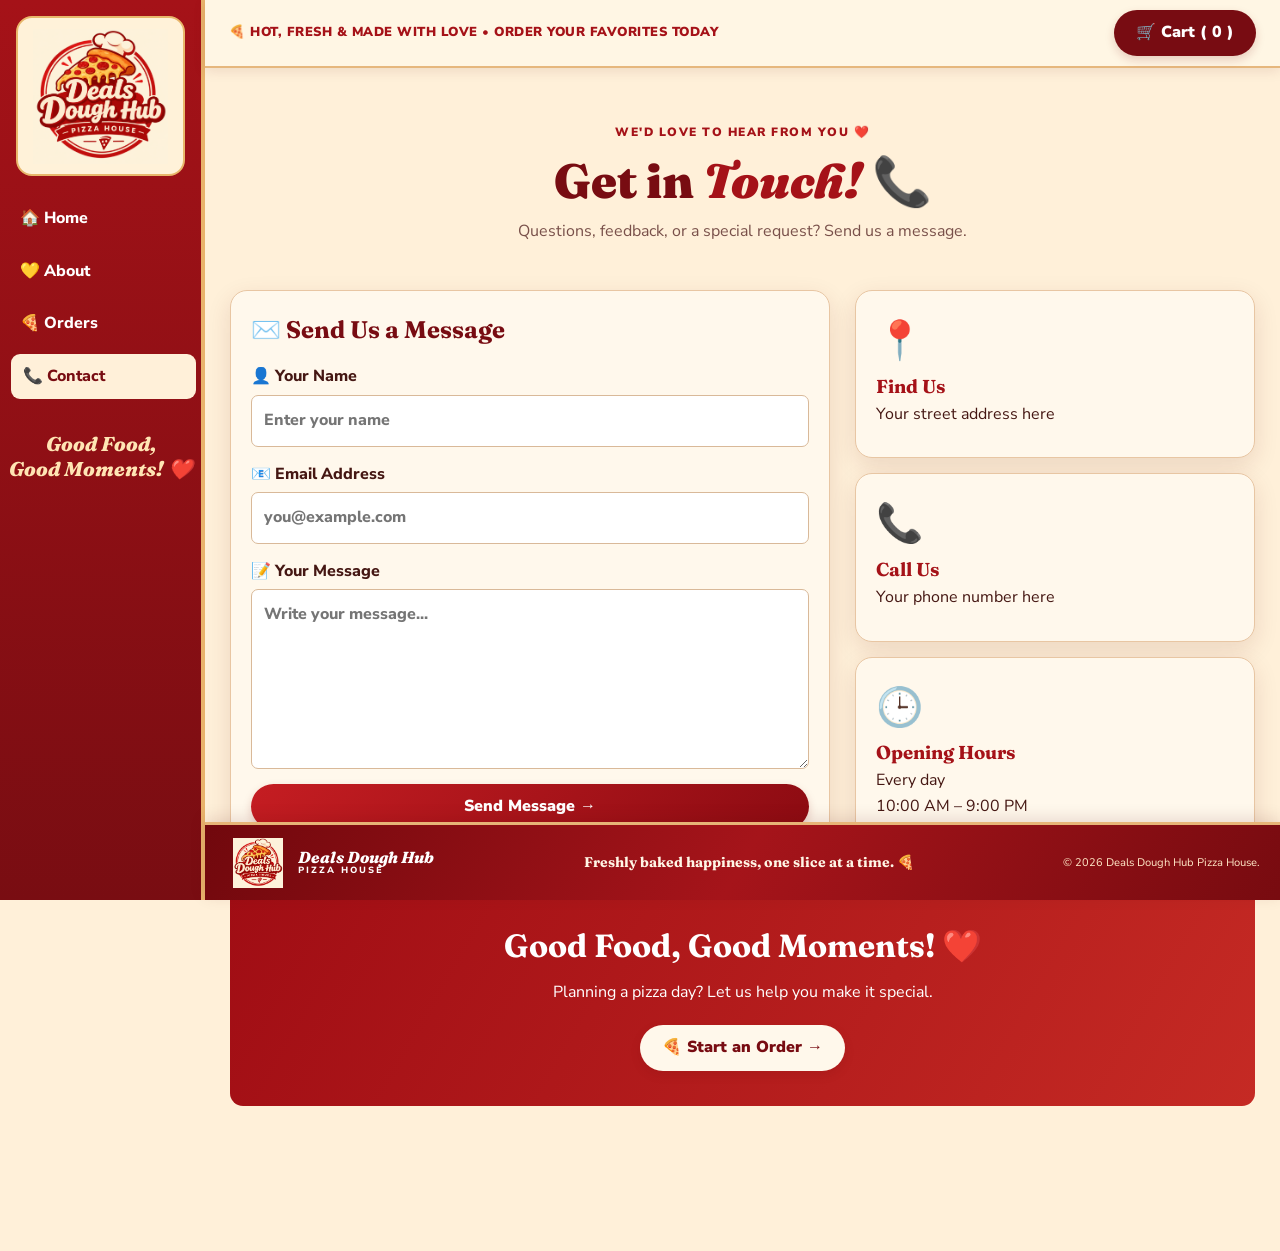
==== contact.html @ 3cd4a746 "Add files via upload" ====
<!DOCTYPE html>
<html lang="en">

<head>
    <meta charset="UTF-8">
    <meta name="viewport" content="width=device-width, initial-scale=1">

    <title>Contact | Deals Dough Hub Pizza House</title>

    <!-- Google Fonts -->
    <link
        href="https://fonts.googleapis.com/css2?family=Fraunces:wght@500;700;800&family=Nunito+Sans:wght@400;600;800&display=swap"
        rel="stylesheet"
    >

    <!-- CSS -->
    <link rel="stylesheet" href="style.css">
</head>

<body>

    <!-- SIDEBAR -->
    <aside class="sidebar">

        <a class="logo" href="index.html">
            <img src="m1.jpg.png" alt="Deals Dough Hub Logo">
        </a>

        <nav class="nav">
            <a href="index.html">🏠 Home</a>
            <a href="about.html">💛 About</a>
            <a href="orders.html">🍕 Orders</a>
            <a href="contact.html" class="active">📞 Contact</a>
        </nav>

        <p class="sidebar-tag">
            Good Food,<br>
            Good Moments! ❤️
        </p>

        <div class="sidebar-decoration"></div>

    </aside>


    <!-- MAIN CONTENT -->
    <div class="main">

        <!-- TOPBAR -->
        <header class="topbar">

            <p>
                🍕 HOT, FRESH &amp; MADE WITH LOVE • ORDER YOUR FAVORITES TODAY
            </p>

            <a
                class="btn btn-dark cart-button"
                href="cart.html"
                data-cart-button
            >
                🛒 Cart (<span data-cart-count>0</span>)

                <span
                    class="cart-notification-dot"
                    data-cart-dot
                ></span>
            </a>

        </header>


        <!-- PAGE CONTENT -->
        <main class="page">

            <!-- CONTACT HEADING -->
            <section class="contact-heading">

                <span class="eyebrow">
                    WE'D LOVE TO HEAR FROM YOU ❤️
                </span>

                <h1 class="page-title">
                    Get in <em>Touch!</em> 📞
                </h1>

                <p class="lead">
                    Questions, feedback, or a special request?
                    Send us a message.
                </p>

            </section>


            <!-- CONTACT LAYOUT -->
            <div class="contact-layout">

                <!-- CONTACT FORM -->
                <form
                    class="panel contact-form"
                    action="mailto:hello@dealsdoughhub.example"
                    method="post"
                    enctype="text/plain"
                >

                    <h2>✉️ Send Us a Message</h2>

                    <!-- NAME -->
                    <label>
                        👤 Your Name

                        <input
                            type="text"
                            name="Name"
                            placeholder="Enter your name"
                            required
                        >
                    </label>


                    <!-- EMAIL -->
                    <label>
                        📧 Email Address

                        <input
                            type="email"
                            name="Email"
                            placeholder="you@example.com"
                            required
                        >
                    </label>


                    <!-- MESSAGE -->
                    <label>
                        📝 Your Message

                        <textarea
                            name="Message"
                            rows="6"
                            placeholder="Write your message..."
                            required
                        ></textarea>
                    </label>


                    <!-- SUBMIT BUTTON -->
                    <button class="btn" type="submit">
                        Send Message →
                    </button>

                </form>


                <!-- CONTACT DETAILS -->
                <aside class="contact-details">

                    <!-- ADDRESS -->
                    <div class="panel">

                        <span class="info-icon">📍</span>

                        <h3>Find Us</h3>

                        <p>
                            Your street address here
                        </p>

                    </div>


                    <!-- PHONE -->
                    <div class="panel">

                        <span class="info-icon">📞</span>

                        <h3>Call Us</h3>

                        <p>
                            Your phone number here
                        </p>

                    </div>


                    <!-- OPENING HOURS -->
                    <div class="panel">

                        <span class="info-icon">🕒</span>

                        <h3>Opening Hours</h3>

                        <p>
                            Every day<br>
                            10:00 AM – 9:00 PM
                        </p>

                    </div>

                </aside>

            </div>


            <!-- ABOUT BANNER -->
            <section class="about-banner">

                <h2>Good Food, Good Moments! ❤️</h2>

                <p>
                    Planning a pizza day?
                    Let us help you make it special.
                </p>

                <a href="orders.html" class="btn btn-light">
                    🍕 Start an Order →
                </a>

            </section>

        </main>


        <!-- FOOTER -->
        <footer class="footer">

            <a class="footer-logo" href="index.html">

                <img src="m1.jpg.png" alt="Logo">

                <span>
                    Deals Dough Hub
                    <small>PIZZA HOUSE</small>
                </span>

            </a>

            <span>
                Freshly baked happiness, one slice at a time. 🍕
            </span>

            <small>
                © 2026 Deals Dough Hub Pizza House.
            </small>

        </footer>

    </div>


    <!-- TOAST NOTIFICATION -->
    <div
        id="toast"
        class="toast"
        role="status"
        aria-live="polite"
    ></div>


    <!-- JAVASCRIPT -->
    <script src="main.js"></script>

</body>
</html>
---- style.css ----
:root {
  --red: #a51218;
  --red-dark: #780c12;
  --red-light: #c72a28;
  --cream: #fff0d9;
  --cream-light: #fff8eb;
  --gold: #e8b65c;
  --text: #451713;
  --border: #e9b78b;
  --shadow: 0 8px 25px rgba(95, 26, 13, 0.12);
}

/* GENERAL SETTINGS */
* {
  margin: 0;
  padding: 0;
  box-sizing: border-box;
}

html {
  scroll-behavior: smooth;
}

body {
  display: flex;
  min-height: 100vh;
  overflow-x: hidden;
  background: var(--cream);
  color: var(--text);
  font-family: "Nunito Sans", Arial, sans-serif;
  line-height: 1.6;
}

img {
  max-width: 100%;
  display: block;
}

a {
  color: inherit;
  text-decoration: none;
}

button,
input,
textarea {
  font: inherit;
}

/* =========================================
   SIDEBAR
   ========================================= */

.sidebar {
  width: 205px;
  min-width: 205px;
  height: 100vh;
  min-height: 100vh;
  padding: 8px;
  position: sticky;
  top: 0;
  z-index: 10;
  display: flex;
  flex-direction: column;
  overflow-y: auto;
  background: linear-gradient(180deg, #a51218, #790d12);
  color: white;
  border-right: 4px solid #e9b36c;
}

.logo {
  display: flex;
  justify-content: center;
  align-items: center;
  min-height: 160px;
  margin: 8px 8px 20px;
  padding: 10px;
  overflow: hidden;
  background: #fff2d9;
  border: 2px solid #e8b76b;
  border-radius: 16px;
  transition: 0.3s ease;
}

.logo img {
  width: 100%;
  max-width: 155px;
  height: 135px;
  object-fit: contain;
}

.logo:hover {
  transform: scale(1.025);
  box-shadow: 0 5px 15px rgba(80, 0, 0, 0.2);
}

.nav {
  display: flex;
  flex-direction: column;
  gap: 7px;
}

.nav a {
  display: block;
  padding: 10px 12px;
  color: white;
  font-weight: 800;
  border-radius: 9px;
  transition: 0.25s ease;
}

.nav a:hover,
.nav a.active {
  background: var(--cream);
  color: var(--red-dark);
  transform: translateX(3px);
}

.sidebar-tag {
  margin-top: 32px;
  color: #ffe5b4;
  text-align: center;
  font-family: "Fraunces", serif;
  font-size: 20px;
  font-style: italic;
  font-weight: 800;
  line-height: 1.25;
}

.sidebar-decoration {
  margin-top: auto;
  padding: 15px 0;
  text-align: center;
  font-size: 65px;
}

/* =========================================
   MAIN LAYOUT AND HEADER
   ========================================= */

.main {
  min-width: 0;
  min-height: 100vh;
  flex: 1;
  display: flex;
  flex-direction: column;
}

.topbar {
  position: sticky;
  top: 0;
  z-index: 1000;
  min-height: 58px;
  padding: 10px 24px;
  display: flex;
  justify-content: space-between;
  align-items: center;
  gap: 15px;
  background: rgba(255, 246, 229, 0.97);
  border-bottom: 2px solid #e6b77d;
  box-shadow: 0 3px 12px rgba(90, 20, 10, 0.10);
  backdrop-filter: blur(10px);
}

.topbar p {
  margin: 0;
  color: var(--red);
  font-size: 13px;
  font-weight: 900;
  letter-spacing: 0.5px;
  text-transform: uppercase;
}

main {
  padding: 0 12px 20px;
}

.main > main {
  flex: 1 0 auto;
  padding-bottom: 110px;
}

.page {
  padding: 35px 25px;
}

.page-title {
  margin: 10px 0;
  color: var(--red-dark);
  font-family: "Fraunces", serif;
  font-size: clamp(32px, 5vw, 48px);
  font-weight: 900;
  line-height: 1.2;
}

.page-title em,
.section-head h2 em {
  color: var(--red);
}

.lead {
  max-width: 750px;
  margin-bottom: 25px;
  color: #79504a;
  font-size: 16px;
}

.eyebrow {
  display: block;
  color: var(--red);
  font-size: 12px;
  font-weight: 900;
  letter-spacing: 1.5px;
}

/* =========================================
   BUTTONS
   ========================================= */

.btn {
  display: inline-flex;
  justify-content: center;
  align-items: center;
  gap: 5px;
  padding: 10px 22px;
  color: white;
  background: linear-gradient(135deg, #c51d22, #8c0b12);
  border: 0;
  border-radius: 30px;
  font-weight: 900;
  cursor: pointer;
  box-shadow: 0 4px 10px rgba(130, 15, 15, 0.18);
  transition: all 0.25s ease;
}

.btn:hover {
  transform: translateY(-3px);
  box-shadow: 0 7px 15px rgba(130, 15, 15, 0.25);
  filter: brightness(1.1);
}

.btn:active {
  transform: scale(0.96);
}

.btn-dark {
  background: var(--red-dark);
}

.btn-light {
  color: var(--red-dark);
  background: var(--cream-light);
}

.btn-sm {
  padding: 7px 16px;
  font-size: 13px;
}

.btn-outline {
  color: var(--red);
  background: transparent;
  border: 1px solid var(--red);
  box-shadow: none;
}

/* =========================================
   CART NOTIFICATION DOT
   ========================================= */

.cart-button {
  position: relative;
  display: inline-flex;
  align-items: center;
  gap: 5px;
  white-space: nowrap;
}

.cart-notification-dot {
  position: absolute;
  top: 3px;
  right: 5px;
  width: 11px;
  height: 11px;
  background: #ff2020;
  border: 2px solid #fff4df;
  border-radius: 50%;
  opacity: 0;
  transform: scale(0);
  transition: 0.25s ease;
}

.cart-notification-dot.active {
  opacity: 1;
  transform: scale(1);
  animation: cartPulse 1.5s infinite;
}

@keyframes cartPulse {
  0%, 100% {
    box-shadow: 0 0 0 0 rgba(255, 32, 32, 0.4);
  }

  50% {
    box-shadow: 0 0 0 5px rgba(255, 32, 32, 0);
  }
}

/* =========================================
   HOME HERO SECTION
   ========================================= */

.hero {
  min-height: 250px;
  margin: 12px;
  display: grid;
  grid-template-columns: 43% 57%;
  align-items: center;
  overflow: hidden;
  background: linear-gradient(110deg, #fff2dc, #ffe3bb 55%, #a71017);
  border: 1px solid #edb681;
  border-radius: 20px;
  box-shadow: 0 7px 20px rgba(100, 20, 10, 0.12);
}

.hero-text {
  padding: 25px;
  text-align: center;
}

.brand-title {
  color: var(--red);
  font-family: "Fraunces", serif;
  font-size: clamp(35px, 5vw, 72px);
  font-style: italic;
  font-weight: 900;
  line-height: 1.05;
}

.brand-sub {
  color: var(--red);
  font-size: 25px;
  font-weight: 900;
  letter-spacing: 7px;
}

.tagline {
  margin: 5px 0 15px;
  font-family: "Fraunces", serif;
  font-size: 25px;
  font-weight: 800;
  line-height: 1.2;
}

.tagline em {
  color: var(--red);
}

/* =========================================
   PHOTO SLIDER
   ========================================= */

.slider {
  position: relative;
  height: 250px;
  overflow: hidden;
  isolation: isolate;
  background: #720d12;
  border-radius: 18px;
}

.slide {
  position: absolute;
  inset: 0;
  overflow: hidden;
  opacity: 0;
  border-radius: 18px;
  transition: opacity 0.7s ease;
}

.slide.is-active {
  opacity: 1;
}

.slide img {
  display: block;
  width: 100%;
  height: 100%;
  object-fit: cover;
  border-radius: 18px;
  transition: transform 1s ease;
}

.slide.is-active img {
  transform: scale(1.04);
}

/* RED PHOTO COVER */

.slider::after {
  position: absolute;
  inset: 0;
  z-index: 2;
  content: "";
  pointer-events: none;
  background:
    linear-gradient(
      90deg,
      rgba(90, 0, 0, 0.30),
      transparent 35%,
      transparent 65%,
      rgba(90, 0, 0, 0.30)
    ),
    linear-gradient(
      0deg,
      rgba(70, 0, 0, 0.48),
      transparent 40%
    );
}

.slide figcaption {
  position: absolute;
  bottom: 15px;
  left: 18px;
  z-index: 3;
  padding: 9px 18px;
  color: white;
  background: rgba(105, 0, 0, 0.78);
  border: 1px solid rgba(255, 255, 255, 0.4);
  border-radius: 30px;
  font-size: 14px;
  font-weight: 800;
  backdrop-filter: blur(6px);
}

.stamp {
  position: absolute;
  top: 18px;
  right: 18px;
  z-index: 4;
  padding: 17px;
  color: white;
  background: var(--red);
  border: 3px dashed white;
  border-radius: 50%;
  font-weight: 900;
  text-align: center;
  transform: rotate(10deg);
  box-shadow: 0 5px 12px rgba(0, 0, 0, 0.25);
}

.dots {
  position: absolute;
  bottom: 15px;
  left: 50%;
  z-index: 5;
  display: flex;
  gap: 9px;
  transform: translateX(-50%);
}

.dot {
  width: 11px;
  height: 11px;
  padding: 0;
  background: rgba(255, 255, 255, 0.5);
  border: 1px solid white;
  border-radius: 50%;
  cursor: pointer;
  transition: 0.3s ease;
}

.dot.is-active {
  background: var(--red);
  transform: scale(1.3);
}

/* =========================================
   HOME PERKS
   ========================================= */

.perks {
  display: grid;
  grid-template-columns: repeat(4, 1fr);
  margin-bottom: 10px;
  padding: 12px 5px;
  background: #ffedcf;
  border-bottom: 1px solid #f1d4aa;
  list-style: none;
}

.perks li {
  display: flex;
  justify-content: center;
  align-items: center;
  gap: 12px;
  padding: 5px;
  border-right: 1px solid #e9a15f;
}

.perks li:last-child {
  border: 0;
}

.perk-icon {
  font-size: 29px;
}

.perks strong,
.perks li div span {
  display: block;
}

.perks strong {
  font-family: "Fraunces", serif;
  font-size: 15px;
}

.perks li div span {
  font-size: 12px;
}

/* =========================================
   SECTIONS AND MENU CARDS
   ========================================= */

.section {
  padding: 12px 10px;
}

.section-head {
  display: flex;
  justify-content: space-between;
  align-items: center;
  margin-bottom: 20px;
}

.section-head h2 {
  color: var(--text);
  font-family: "Fraunces", serif;
  font-size: 35px;
}

.section-head > div {
  flex: 1;
  text-align: center;
}

.section-head .text-link {
  align-self: center;
}

.text-link {
  color: var(--red);
  font-size: 13px;
  font-weight: 900;
  text-decoration: underline;
}

.cards {
  display: grid;
  grid-template-columns: repeat(3, 1fr);
  gap: 15px;
}

.card {
  min-width: 0;
  display: flex;
  align-items: center;
  gap: 15px;
  padding: 8px;
  background: #ffedda;
  border: 1px solid #e5a478;
  border-radius: 17px;
  transition: 0.3s ease;
}

.card:hover {
  transform: translateY(-4px);
  box-shadow: var(--shadow);
}

.card img {
  width: 48%;
  height: 105px;
  object-fit: cover;
  border-radius: 14px;
}

.card h3,
.product-card h3 {
  color: var(--text);
  font-family: "Fraunces", serif;
  font-size: 17px;
}

.card p {
  margin: 3px 0 8px;
  font-size: 13px;
}

/* =========================================
   HOME CONTACT SECTION
   ========================================= */

.home-contact {
  display: grid;
  grid-template-columns: 38% 62%;
  margin: 10px 0;
  overflow: hidden;
  color: white;
  background: linear-gradient(120deg, #9e1118, #c52b28);
  border-radius: 12px;
}

.contact-message {
  padding: 22px;
}

.contact-message span {
  font-size: 12px;
  font-weight: 900;
}

.contact-message h2 {
  margin: 8px 0;
  font-family: "Fraunces", serif;
  font-size: 30px;
  font-style: italic;
  line-height: 1.1;
}

.contact-message p {
  font-size: 13px;
}

.quick-contact {
  display: grid;
  grid-template-columns: 1fr 1fr;
  align-items: end;
  gap: 10px;
  margin: 8px;
  padding: 15px;
  color: var(--text);
  background: var(--cream-light);
  border-radius: 10px;
}

.quick-contact label {
  font-family: "Fraunces", serif;
  font-weight: 700;
}

.quick-contact input,
.quick-contact textarea {
  display: block;
  width: 100%;
  padding: 9px;
  background: white;
  border: 1px solid #dfc3a0;
  border-radius: 6px;
}

.quick-contact .wide {
  grid-column: 1 / -1;
}

/* =========================================
   ABOUT PAGE
   ========================================= */

.about-hero {
  display: grid;
  grid-template-columns: 1fr 1fr;
  align-items: center;
  overflow: hidden;
  background: linear-gradient(120deg, #fff1d9, #ffdfb3);
  border: 1px solid var(--border);
  border-radius: 14px;
}

.about-hero > div {
  padding: 35px;
}

.about-hero h1 {
  margin: 10px 0;
  color: var(--red-dark);
  font-family: "Fraunces", serif;
  font-size: clamp(35px, 5vw, 54px);
  line-height: 1.1;
}

.about-hero h1 em {
  color: var(--red);
}

.about-hero p {
  margin-bottom: 20px;
  color: #70463e;
}

.about-hero img {
  width: 100%;
  height: 310px;
  object-fit: cover;
}

.story-section {
  display: grid;
  grid-template-columns: 1fr 1fr;
  align-items: center;
  gap: 35px;
  margin: 45px 0;
}

.story-image {
  position: relative;
}

.story-image img {
  width: 100%;
  height: 310px;
  object-fit: cover;
  border-radius: 22px;
  border: 4px solid #fff0d5;
  box-shadow: var(--shadow);
}

.image-caption {
  position: absolute;
  bottom: 12px;
  left: 12px;
  padding: 8px 15px;
  color: white;
  background: var(--red);
  border-radius: 25px;
}

.story-text h2 {
  margin: 8px 0 15px;
  color: var(--red-dark);
  font-family: "Fraunces", serif;
  font-size: 32px;
}

.story-text p {
  margin-bottom: 12px;
  color: #70463e;
}

.values-section {
  margin: 35px 0;
}

.centered {
  text-align: center;
}

.value-card {
  padding: 25px;
  text-align: center;
  transition: 0.3s;
}

.value-card:hover {
  transform: translateY(-5px);
}

.value-icon,
.info-icon {
  font-size: 38px;
}

.value-card h3 {
  margin: 10px 0;
  color: var(--red);
  font-family: "Fraunces", serif;
}

.value-card p {
  color: #76524a;
  font-size: 14px;
}

.about-banner {
  margin: 35px 0;
  padding: 35px 20px;
  color: white;
  background: linear-gradient(120deg, #a00d14, #c52a24);
  border-radius: 13px;
  text-align: center;
}

.about-banner h2 {
  font-family: "Fraunces", serif;
  font-size: 32px;
}

.about-banner p {
  margin: 8px 0 20px;
}

.info {
  display: grid;
  grid-template-columns: repeat(3, 1fr);
  gap: 15px;
  margin: 30px 0;
  padding: 25px;
  background: #ffebcf;
  border: 1px solid var(--border);
  border-radius: 18px;
  box-shadow: var(--shadow);
}

.info > div {
  padding: 20px;
  background: #ffedda;
  border: 1px solid var(--border);
  border-radius: 10px;
  text-align: center;
}

.info h3 {
  margin: 8px 0;
  color: var(--red);
  font-family: "Fraunces", serif;
}

/* =========================================
   ORDERS PAGE
   ========================================= */

.orders-heading {
  padding: 20px 0 30px;
  text-align: center;
}

.orders-heading .lead {
  margin: 0 auto;
}

.menu-section {
  margin: 30px 0;
  scroll-margin-top: 80px;
}

.menu-section > h2 {
  margin-bottom: 15px;
  padding-bottom: 8px;
  color: var(--red-dark);
  font-family: "Fraunces", serif;
  font-size: 27px;
  border-bottom: 2px solid #e9b78b;
}

.product-grid {
  display: grid;
  grid-template-columns: repeat(3, minmax(0, 1fr));
  gap: 20px;
}

.product-card {
  overflow: hidden;
  background: var(--cream-light);
  border: 1px solid #e7bd97;
  border-radius: 12px;
  box-shadow: 0 4px 15px rgba(80, 25, 15, 0.08);
  transition: 0.25s;
}

.product-card:hover {
  transform: translateY(-5px);
  box-shadow: var(--shadow);
}

.product-card > img {
  width: 100%;
  height: 190px;
  object-fit: cover;
  transition: transform 0.3s;
}

.product-card:hover > img {
  transform: scale(1.04);
}

.product-info {
  padding: 15px;
}

.product-category {
  color: var(--red);
  font-size: 10px;
  font-weight: 900;
  letter-spacing: 1px;
}

.product-info h3 {
  margin: 4px 0;
}

.product-info p {
  min-height: 42px;
  color: #76524a;
  font-size: 13px;
}

.product-bottom {
  display: flex;
  justify-content: space-between;
  align-items: center;
  gap: 8px;
  margin-top: 12px;
}

.product-bottom strong {
  color: var(--red);
  font-size: 18px;
}

.added {
  background: #26763a !important;
}

.cart-cta {
  margin: 30px 0;
  padding: 25px;
  background: #ffedda;
  border-radius: 12px;
  text-align: center;
}

/* =========================================
   CART PAGE
   ========================================= */

.cart-list {
  display: grid;
  gap: 12px;
  margin: 20px 0;
}

.cart-row {
  display: grid;
  grid-template-columns: 1fr auto auto auto;
  align-items: center;
  gap: 20px;
  padding: 16px;
  background: var(--cream-light);
  border: 1px solid var(--border);
  border-radius: 10px;
}

.cart-row h3 {
  font-family: "Fraunces", serif;
}

.cart-row p {
  color: #80615b;
  font-size: 13px;
}

.quantity-controls {
  display: flex;
  align-items: center;
  gap: 12px;
}

.quantity-controls button {
  width: 30px;
  height: 30px;
  color: white;
  background: var(--red);
  border: 0;
  border-radius: 50%;
  font-weight: 900;
  cursor: pointer;
}

.line-total {
  color: var(--red);
}

.remove-item {
  color: var(--red);
  background: transparent;
  border: 0;
  text-decoration: underline;
  font-weight: 800;
  cursor: pointer;
}

.empty-cart {
  padding: 40px 20px;
  background: #ffedda;
  border-radius: 12px;
  text-align: center;
}

.empty-cart h2 {
  font-family: "Fraunces", serif;
}

.empty-cart p {
  margin: 10px 0 20px;
}

.cart-summary {
  margin-bottom: 30px;
  padding: 22px;
  background: #ffedda;
  border: 1px solid var(--border);
  border-radius: 12px;
}

.cart-summary h2,
.checkout h2 {
  color: var(--red-dark);
  font-family: "Fraunces", serif;
}

.total-line {
  margin: 12px 0;
  font-size: 20px;
}

.total-line strong {
  color: var(--red);
}

.summary-actions {
  display: flex;
  flex-wrap: wrap;
  gap: 12px;
}

.checkout {
  margin: 20px 0;
}

.checkout h2 {
  margin: 8px 0 20px;
}

.fields {
  display: grid;
  grid-template-columns: 1fr 1fr;
  gap: 15px;
  margin-bottom: 20px;
}

.fields label,
.contact-form label {
  display: block;
  font-weight: 800;
}

.fields input:not([type="radio"]),
.fields textarea,
.contact-form input,
.contact-form textarea {
  display: block;
  width: 100%;
  margin-top: 5px;
  padding: 12px;
  background: white;
  border: 1px solid #d9b999;
  border-radius: 7px;
}

.wide {
  grid-column: 1 / -1;
}

.choice {
  display: flex;
  gap: 25px;
}

.choice label {
  display: flex;
  align-items: center;
  gap: 8px;
}

.small-note {
  margin-top: 12px;
  color: #81615a;
  font-size: 12px;
}

/* =========================================
   CONTACT PAGE
   ========================================= */

.contact-heading {
  padding: 20px 0;
  text-align: center;
}

.contact-heading .lead {
  margin: auto;
}

.contact-layout {
  display: grid;
  grid-template-columns: 1.5fr 1fr;
  gap: 25px;
  margin: 25px 0;
}

.contact-form {
  display: grid;
  gap: 15px;
}

.contact-form h2 {
  color: var(--red-dark);
  font-family: "Fraunces", serif;
}

.contact-details {
  display: grid;
  gap: 15px;
}

.contact-details .panel {
  padding: 20px;
}

.contact-details h3 {
  color: var(--red);
  font-family: "Fraunces", serif;
}

/* =========================================
   SHARED PANELS AND CARDS
   ========================================= */

.panel {
  padding: 20px;
  background: #fff8ec;
  border: 1px solid #e8c6a3;
  border-radius: 17px;
  box-shadow: var(--shadow);
}

.card,
.panel {
  transition: transform 0.3s ease, box-shadow 0.3s ease;
}

.card:hover,
.value-card:hover {
  box-shadow: var(--shadow);
}

/* =========================================
   FOOTER - ALWAYS VISIBLE
   ========================================= */

.footer {
  position: fixed;
  bottom: 0;
  left: 205px;
  z-index: 999;
  width: calc(100% - 205px);
  min-height: 78px;
  padding: 12px 20px;

  display: grid;
  grid-template-columns: auto 1fr auto;
  align-items: center;
  gap: 15px;

  color: #fff5e5;
  background: linear-gradient(120deg, #71080d, #a5141a, #780b10);
  border-top: 3px solid #e7b477;
  box-shadow: 0 -4px 15px rgba(80, 0, 0, 0.12);
}

.footer-logo {
  display: inline-flex;
  justify-content: center;
  align-items: center;
  gap: 8px;
  color: white;
  background: transparent;
  border: 0;
  box-shadow: none;
  font-family: "Fraunces", serif;
  font-weight: 800;
  font-style: italic;
}

.footer-logo img {
  display: block;
  width: 65px;
  height: 50px;
  object-fit: contain;
  background: transparent;
  border-radius: 0;
  transition: transform 0.3s ease;
}

.footer-logo:hover img {
  transform: scale(1.06);
}

.footer-logo span {
  display: block;
  line-height: 1.1;
}

.footer-logo small {
  display: block;
  font-family: "Nunito Sans", sans-serif;
  font-size: 9px;
  font-style: normal;
  letter-spacing: 2px;
}

.footer > span {
  color: #fff5e5;
  font-family: "Fraunces", serif;
  font-size: 14px;
  font-weight: 700;
  text-align: center;
}

.footer > small {
  color: #ffe8c7;
  font-size: 11px;
  text-align: right;
}

/* =========================================
   CART TOAST NOTIFICATION
   ========================================= */

.toast {
  position: fixed;
  right: 25px;
  bottom: 95px;
  z-index: 2000;
  padding: 14px 22px;
  color: white;
  background: #26763a;
  border-radius: 9px;
  box-shadow: 0 5px 20px rgba(0, 0, 0, 0.2);
  opacity: 0;
  transform: translateY(20px);
  pointer-events: none;
  transition: 0.3s ease;
  font-weight: 800;
}

.toast.show {
  opacity: 1;
  transform: translateY(0);
}

/* =========================================
   TABLET RESPONSIVENESS
   ========================================= */

@media (max-width: 1000px) {

  .sidebar {
    width: 170px;
    min-width: 170px;
  }

  .footer {
    left: 170px;
    width: calc(100% - 170px);
  }

  .product-grid {
    grid-template-columns: repeat(2, minmax(0, 1fr));
  }

  .cards {
    grid-template-columns: 1fr;
  }

  .card img {
    width: 35%;
  }

  .hero {
    grid-template-columns: 1fr;
  }

  .hero-text {
    padding: 25px 10px;
  }

  .slider {
    height: 230px;
  }

  .perks {
    grid-template-columns: repeat(2, 1fr);
  }

  .perks li:nth-child(2) {
    border-right: 0;
  }
}

/* =========================================
   MOBILE RESPONSIVENESS
   ========================================= */

@media (max-width: 650px) {

  body {
    display: block;
  }

  .sidebar {
    position: relative;
    width: 100%;
    min-width: 0;
    height: auto;
    min-height: 0;
    padding: 10px;
    border-right: 0;
    border-bottom: 3px solid #e9b36c;
  }

  .logo {
    width: 125px;
    min-height: 105px;
    margin: 0 auto 12px;
  }

  .logo img {
    height: 90px;
  }

  .nav {
    display: grid;
    grid-template-columns: repeat(4, 1fr);
    gap: 4px;
  }

  .nav a {
    padding: 8px 3px;
    font-size: 12px;
    text-align: center;
  }

  .nav a:hover,
  .nav a.active {
    transform: none;
  }

  .sidebar-tag,
  .sidebar-decoration {
    display: none;
  }

  .topbar {
    padding: 10px;
    flex-wrap: wrap;
  }

  .topbar p {
    font-size: 10px;
  }

  .topbar .btn {
    padding: 7px 10px;
    font-size: 11px;
  }

  .main > main {
    padding-bottom: 145px;
  }

  .page {
    padding: 25px 12px;
  }

  .brand-title {
    font-size: 42px;
  }

  .brand-sub {
    font-size: 18px;
    letter-spacing: 4px;
  }

  .tagline {
    font-size: 21px;
  }

  .hero {
    margin: 7px;
    border-radius: 15px;
  }

  .slider,
  .slide,
  .slide img {
    border-radius: 14px;
  }

  .stamp {
    padding: 10px;
    font-size: 11px;
  }

  .perks {
    grid-template-columns: 1fr 1fr;
  }

  .perks li {
    justify-content: flex-start;
    border: 0;
  }

  .section-head {
    gap: 8px;
  }

  .section-head h2 {
    font-size: 28px;
  }

  .section-head .text-link {
    font-size: 11px;
  }

  .home-contact,
  .about-hero,
  .story-section,
  .contact-layout {
    grid-template-columns: 1fr;
  }

  .quick-contact {
    grid-template-columns: 1fr;
  }

  .quick-contact .wide {
    grid-column: auto;
  }

  .product-grid {
    grid-template-columns: 1fr;
  }

  .product-card > img {
    height: 220px;
  }

  .info {
    grid-template-columns: 1fr;
  }

  .cart-row {
    grid-template-columns: 1fr 1fr;
    gap: 12px;
  }

  .cart-row > *:nth-child(even) {
    justify-self: end;
  }

  .fields {
    grid-template-columns: 1fr;
  }

  .wide {
    grid-column: auto;
  }

  /* MOBILE FIXED FOOTER */

  .footer {
    left: 0;
    width: 100%;
    min-height: 115px;
    padding: 9px 12px;
    display: flex;
    justify-content: center;
    flex-direction: column;
    gap: 3px;
    text-align: center;
  }

  .footer-logo {
    justify-content: center;
  }

  .footer-logo img {
    width: 42px;
    height: 32px;
  }

  .footer > span,
  .footer > small {
    width: 100%;
    text-align: center;
    font-size: 10px;
  }

  .footer-logo small {
    font-size: 8px;
  }

  .toast {
    right: 12px;
    bottom: 125px;
    left: 12px;
    text-align: center;
  }
}
/* CART RED NOTIFICATION DOT */

.cart-button {
    position: relative;
}

.cart-notification-dot {
    position: absolute;
    top: 3px;
    right: 5px;
    width: 11px;
    height: 11px;
    background: red;
    border: 2px solid white;
    border-radius: 50%;
    opacity: 0;
    transform: scale(0);
    transition: 0.25s ease;
}

.cart-notification-dot.active {
    opacity: 1;
    transform: scale(1);
}
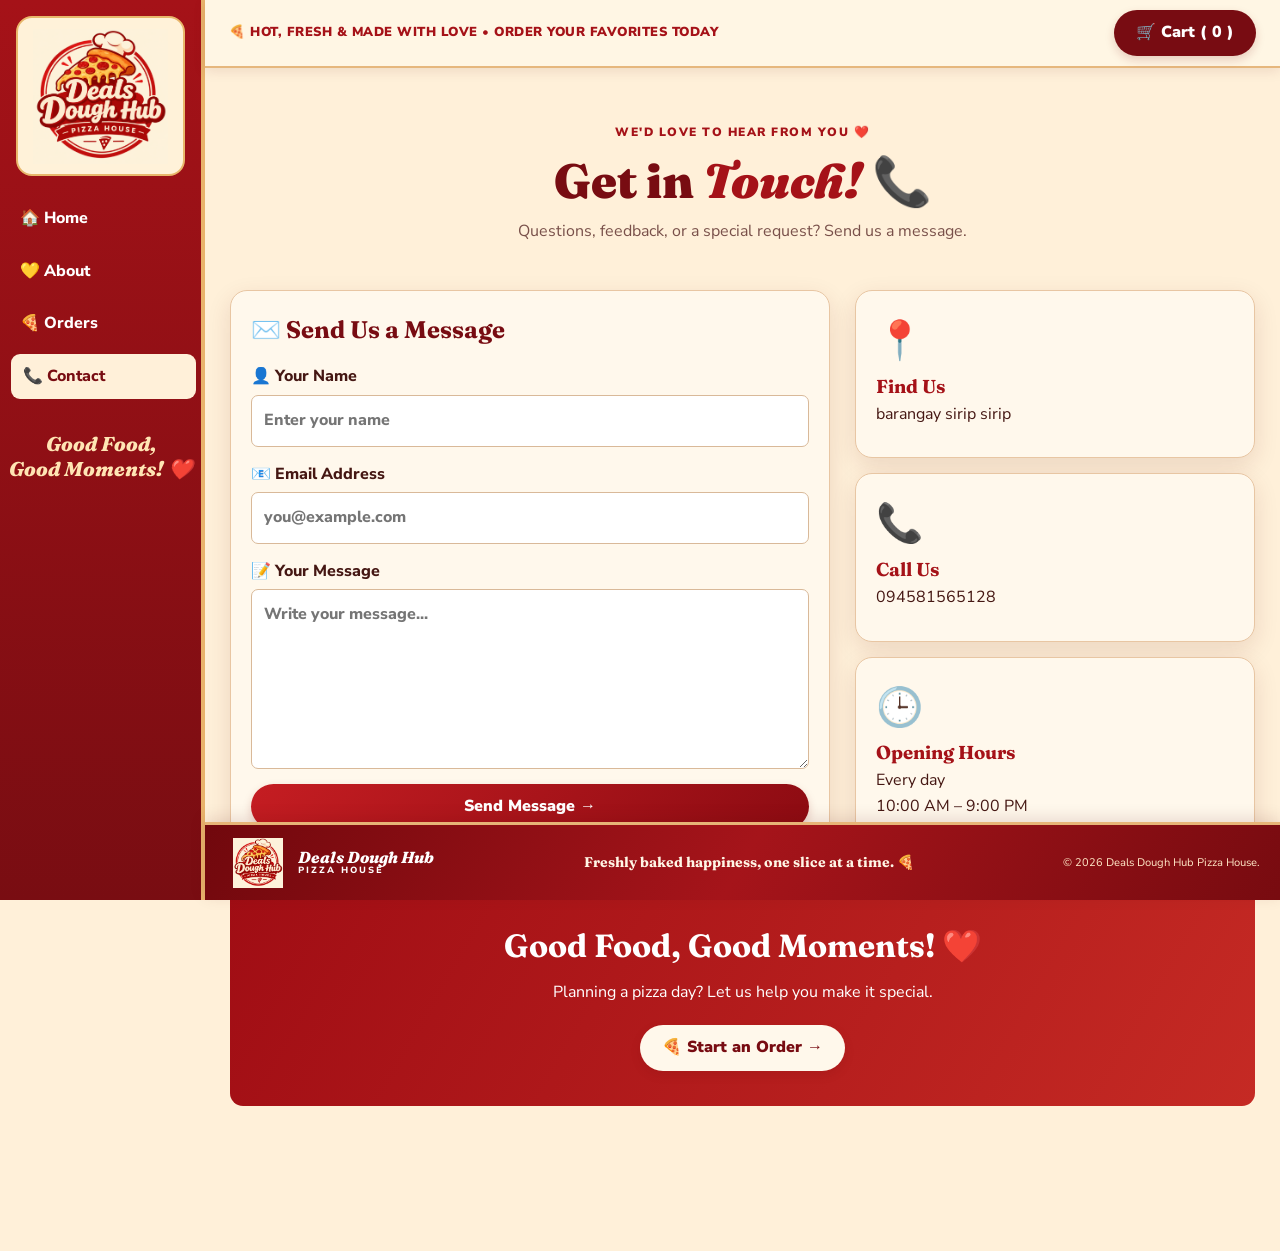
==== commit c8441974: "Restore contact.html to original state" ====
--- a/contact.html
+++ b/contact.html
@@ -163,7 +163,7 @@
                         <h3>Find Us</h3>
 
                         <p>
-                            Your street address here
+                           barangay sirip sirip
                         </p>
 
                     </div>
@@ -177,7 +177,7 @@
                         <h3>Call Us</h3>
 
                         <p>
-                            Your phone number here
+                          094581565128
                         </p>
 
                     </div>
